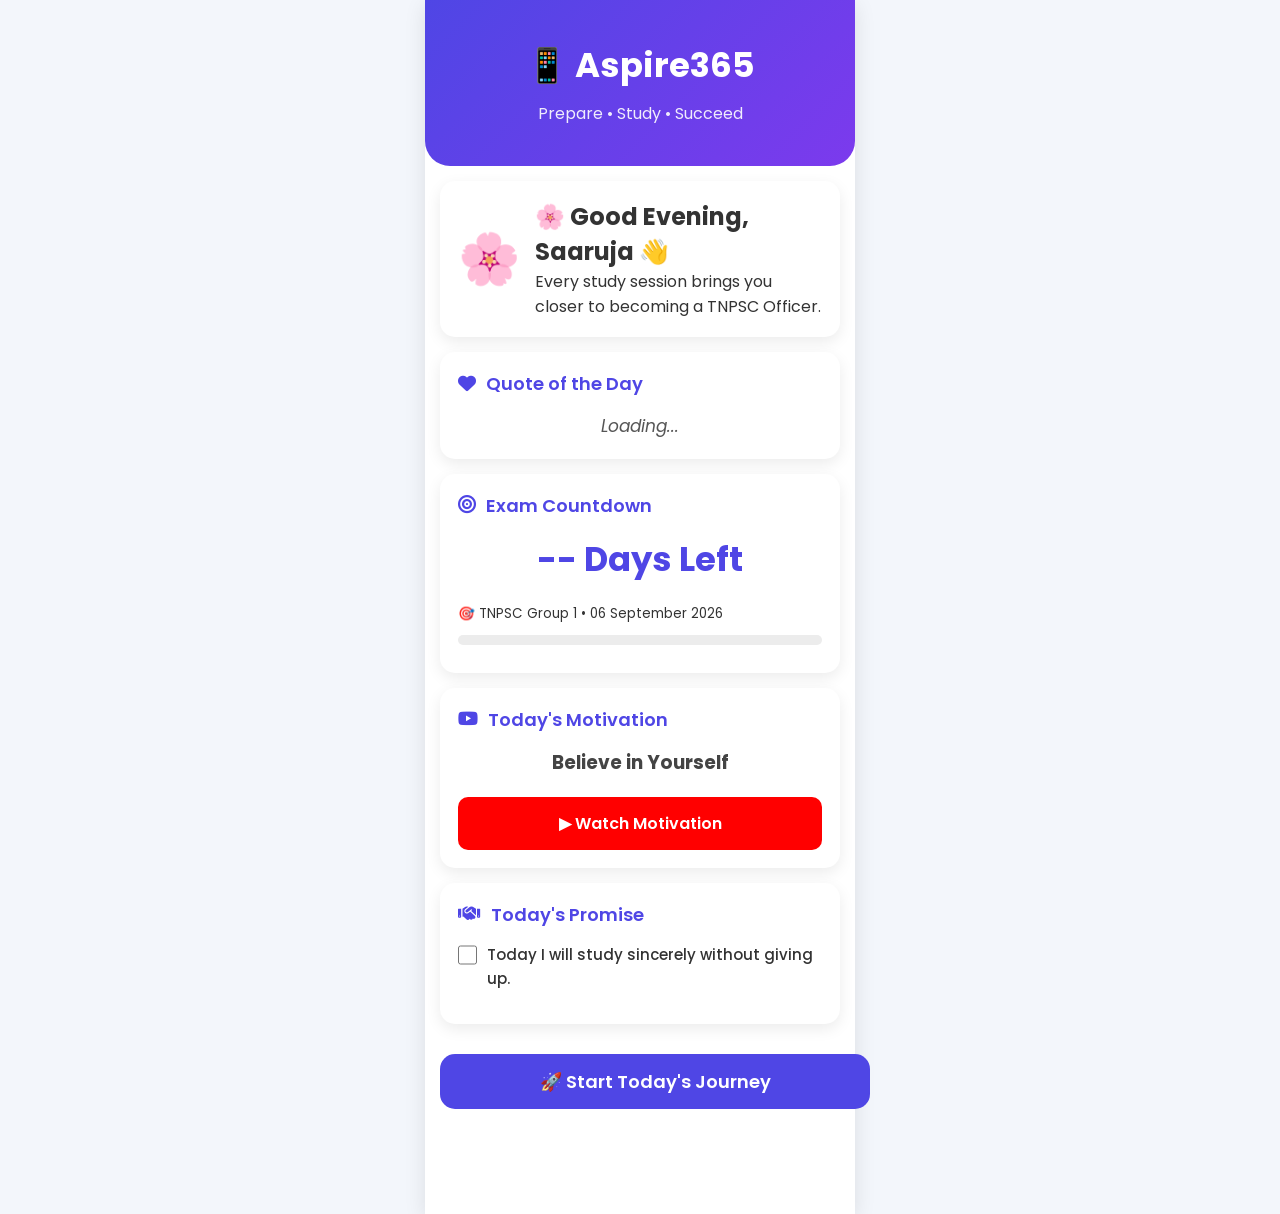
==== index.html @ 85acdc85 "Add files via upload Initial upload" ====
<!DOCTYPE html>
<html lang="en">

<head>

    <meta charset="UTF-8">
    <meta name="viewport" content="width=device-width, initial-scale=1.0">

    <title>PS365 - Prepare • Study • Succeed</title>

    <!-- Google Font -->
    <link href="https://fonts.googleapis.com/css2?family=Poppins:wght@300;400;500;600;700&display=swap" rel="stylesheet">

    <!-- Font Awesome -->
    <link rel="stylesheet"
        href="https://cdnjs.cloudflare.com/ajax/libs/font-awesome/6.6.0/css/all.min.css">

    <link rel="stylesheet" href="css/common.css">
    <link rel="stylesheet" href="css/index.css">

</head>

<body>

<div class="mobile-container">

    <!-- Hero -->

    <section class="hero">

        <h1>📱 Aspire365</h1>

        <p class="subtitle">

            Prepare • Study • Succeed

        </p>

    </section>

    <!-- Greeting -->

    <section class="card greeting-card">

        <div class="greeting-icon">

            🌸

        </div>

        <div>

            <h2 id="greeting"></h2>

            <p>

                Every study session brings you closer to becoming a TNPSC Officer.

            </p>

        </div>

    </section>

    <!-- Quote -->

    <section class="card">

        <div class="card-title">

            <i class="fa-solid fa-heart"></i>

            <span>Quote of the Day</span>

        </div>

        <p id="quote">

            Loading...

        </p>

    </section>

    <!-- Countdown -->

    <section class="card">

        <div class="card-title">

            <i class="fa-solid fa-bullseye"></i>

            <span>Exam Countdown</span>

        </div>

        <h2 id="countdown">

            -- Days Left

        </h2>

        <small>

            🎯 TNPSC Group 1 • 06 September 2026

        </small>

        <div class="progress">

            <div class="progress-fill" id="countdownProgress"></div>

        </div>

    </section>

    <!-- Motivation Video -->

    <section class="card">

        <div class="card-title">

            <i class="fa-brands fa-youtube"></i>

            <span>Today's Motivation</span>

        </div>

        <div class="video-card">

            <h3 id="videoTitle">

                Believe in Yourself

            </h3>

            <button id="watchVideo">

                ▶ Watch Motivation

            </button>

        </div>

    </section>

    <!-- Daily Promise -->

    <section class="card">

        <div class="card-title">

            <i class="fa-solid fa-handshake"></i>

            <span>Today's Promise</span>

        </div>

        <label class="promise">

            <input type="checkbox" id="promiseCheck">

            Today I will study sincerely without giving up.

        </label>

        <p id="promiseMessage"></p>

    </section>

    <!-- Journey -->

    <button class="study-btn"

        onclick="window.location.href='dashboard.html'">

        🚀 Start Today's Journey

    </button>

</div>

<script src="js/app.js"></script>
<script src="js/storage.js"></script>
<script src="js/dashboard.js"></script>
</body>

</html>
---- css/common.css ----
/* ===========================
   PS365 Common Styles
=========================== */

*{
    margin:0;
    padding:0;
    box-sizing:border-box;
    font-family:'Poppins',sans-serif;
}

body{
    background:#f3f6fb;
    color:#333;
}

.mobile-container{

    max-width:430px;

    margin:auto;

    min-height:100vh;

    background:white;

    box-shadow:0 5px 20px rgba(0,0,0,.1);

    padding-bottom:90px;

}

.app-header{

    background:linear-gradient(135deg,#4F46E5,#7C3AED);

    color:white;

    padding:20px;

    text-align:center;

}

.logo{

    font-size:28px;

    font-weight:bold;

}

.tagline{

    margin-top:5px;

    opacity:.9;

}

.card{

    background:white;

    margin:15px;

    padding:18px;

    border-radius:15px;

    box-shadow:0 5px 15px rgba(0,0,0,.08);

}

.card-title{

    display:flex;

    align-items:center;

    gap:10px;

    font-size:18px;

    font-weight:600;

    margin-bottom:15px;

    color:#4F46E5;

}

button{

    width:100%;

    padding:14px;

    border:none;

    border-radius:10px;

    cursor:pointer;

    font-size:16px;

    font-weight:600;

}

.study-btn{

    margin:15px;

    background:#4F46E5;

    color:white;

}

.study-btn:hover{

    background:#4338CA;

}

input,
select,
textarea{

    width:100%;

    padding:12px;

    border:1px solid #ddd;

    border-radius:8px;

    margin-top:6px;

    margin-bottom:15px;

    font-size:15px;

}

label{

    font-weight:500;

}

.progress{

    height:10px;

    background:#ececec;

    border-radius:20px;

    overflow:hidden;

    margin:10px 0;

}

.progress-fill{

    height:100%;

    width:0;

    background:#4F46E5;

    transition:.4s;

}

.goal-row,
.exam-row,
.status-row{

    display:flex;

    justify-content:space-between;

    align-items:center;

    margin:12px 0;

}

.bottom-nav{

    position:fixed;

    bottom:0;

    left:50%;

    transform:translateX(-50%);

    width:100%;

    max-width:430px;

    background:white;

    display:flex;

    justify-content:space-around;

    padding:12px 0;

    box-shadow:0 -2px 10px rgba(0,0,0,.12);

}

.bottom-nav a{

    text-decoration:none;

    color:#666;

    display:flex;

    flex-direction:column;

    align-items:center;

    font-size:13px;

}

.bottom-nav i{

    font-size:20px;

    margin-bottom:4px;

}

.bottom-nav .active{

    color:#4F46E5;

    font-weight:bold;

}

table{

    width:100%;

    border-collapse:collapse;

}

th,
td{

    border:1px solid #ddd;

    padding:10px;

    text-align:center;

}

th{

    background:#4F46E5;

    color:white;

}

.back-btn{

    background:white;

    color:#4F46E5;

    width:auto;

    padding:8px 16px;

    margin-bottom:15px;

}
---- css/index.css ----
/* ===========================
   PS365 Landing Page
=========================== */

.hero{

    background:linear-gradient(135deg,#4F46E5,#7C3AED);

    color:white;

    text-align:center;

    padding:40px 20px;

    border-radius:0 0 25px 25px;

}

.hero h1{

    font-size:34px;

    margin-bottom:10px;

}

.subtitle{

    opacity:.9;

    font-size:16px;

}

.greeting-card{

    display:flex;

    align-items:center;

    gap:15px;

}

.greeting-icon{

    font-size:50px;

}

#quote{

    font-size:17px;

    font-style:italic;

    line-height:1.7;

    color:#555;

    text-align:center;

}

#countdown{

    text-align:center;

    font-size:34px;

    color:#4F46E5;

    margin:15px 0;

}

.video-card{

    text-align:center;

}

.video-card h3{

    margin-bottom:20px;

    color:#444;

}

#watchVideo{

    background:#FF0000;

    color:white;

}

#watchVideo:hover{

    background:#d90000;

}

.promise{

    display:flex;

    align-items:flex-start;

    gap:10px;

    font-size:15px;

    line-height:1.6;

}

.promise input{

    width:20px;

    height:20px;

    margin-top:2px;

}

#promiseMessage{

    margin-top:15px;

    text-align:center;

    color:#4F46E5;

    font-weight:600;

}

.study-btn{

    font-size:18px;

    border-radius:15px;

    animation:pulse 2s infinite;

}

@keyframes pulse{

    0%{

        transform:scale(1);

    }

    50%{

        transform:scale(1.03);

    }

    100%{

        transform:scale(1);

    }

}
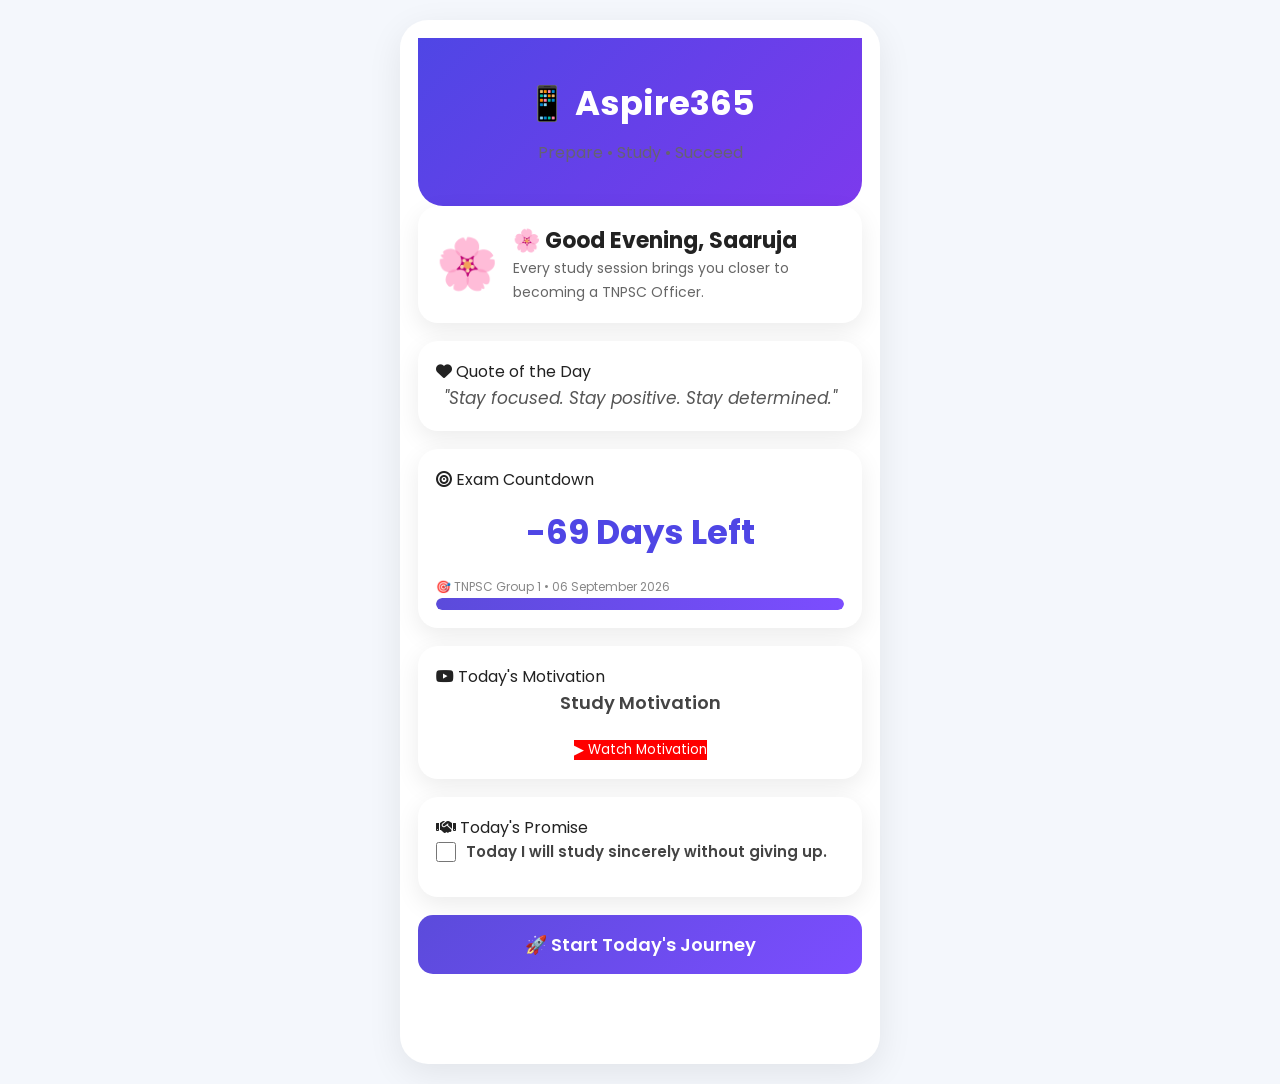
==== commit e9887bc2: "Add files via upload" ====
--- a/index.html
+++ b/index.html
@@ -182,7 +182,7 @@
 
 <script src="js/app.js"></script>
 <script src="js/storage.js"></script>
-<script src="js/dashboard.js"></script>
+<script src="js/index.js"></script>
 </body>
 
 </html>
--- a/css/common.css
+++ b/css/common.css
@@ -1,290 +1,1586 @@
-/* ===========================
-   PS365 Common Styles
-=========================== */
+/*==================================================
+PS365 COMMON CSS V2
+==================================================*/
+
+/*==========================
+RESET
+==========================*/
 
 *{
+
     margin:0;
+
     padding:0;
+
     box-sizing:border-box;
+
+}
+
+html{
+
+    scroll-behavior:smooth;
+
+}
+
+body{
+
     font-family:'Poppins',sans-serif;
-}
-
-body{
-    background:#f3f6fb;
-    color:#333;
-}
+
+    background:#F4F7FC;
+
+    color:#222;
+
+    overflow-x:hidden;
+
+    transition:.3s;
+
+}
+
+/*==========================
+SCROLLBAR
+==========================*/
+
+::-webkit-scrollbar{
+
+    width:8px;
+
+}
+
+::-webkit-scrollbar-track{
+
+    background:#ECECEC;
+
+}
+
+::-webkit-scrollbar-thumb{
+
+    background:#6C63FF;
+
+    border-radius:10px;
+
+}
+
+::-webkit-scrollbar-thumb:hover{
+
+    background:#5548E8;
+
+}
+
+/*==========================
+MOBILE CONTAINER
+==========================*/
 
 .mobile-container{
 
-    max-width:430px;
+    position:relative;
+
+    max-width:480px;
+
+    min-height:100vh;
 
     margin:auto;
 
-    min-height:100vh;
-
-    background:white;
-
-    box-shadow:0 5px 20px rgba(0,0,0,.1);
+    background:#FFF;
+
+    box-shadow:0 10px 35px rgba(0,0,0,.08);
+
+    padding:18px;
 
     padding-bottom:90px;
 
 }
 
+/*==========================
+TYPOGRAPHY
+==========================*/
+
+h1{
+
+    font-size:28px;
+
+    font-weight:700;
+
+}
+
+h2{
+
+    font-size:22px;
+
+    font-weight:700;
+
+}
+
+h3{
+
+    font-size:18px;
+
+    font-weight:600;
+
+}
+
+h4{
+
+    font-size:16px;
+
+    font-weight:600;
+
+}
+
+p{
+
+    font-size:14px;
+
+    line-height:1.7;
+
+    color:#666;
+
+}
+
+small{
+
+    font-size:12px;
+
+    color:#888;
+
+}
+
+a{
+
+    text-decoration:none;
+
+    color:inherit;
+
+}
+
+/*==========================
+HEADER
+==========================*/
+
 .app-header{
 
-    background:linear-gradient(135deg,#4F46E5,#7C3AED);
-
-    color:white;
-
-    padding:20px;
+    background:linear-gradient(135deg,#5B4BDB,#7C4DFF);
+
+    color:#FFF;
+
+    border-radius:24px;
+
+    padding:22px;
+
+    margin-bottom:20px;
+
+    box-shadow:0 12px 28px rgba(91,75,219,.25);
+
+}
+
+.header-top{
+
+    display:flex;
+
+    justify-content:space-between;
+
+    align-items:center;
+
+}
+
+.header-top p{
+
+    color:rgba(255,255,255,.9);
+
+    margin-top:6px;
+
+}
+
+.header-icon{
+
+    width:60px;
+
+    height:60px;
+
+    border-radius:18px;
+
+    background:rgba(255,255,255,.18);
+
+    display:flex;
+
+    justify-content:center;
+
+    align-items:center;
+
+    font-size:28px;
+
+    backdrop-filter:blur(8px);
+
+}
+
+.header-bottom{
+
+    display:flex;
+
+    justify-content:space-between;
+
+    align-items:center;
+
+    margin-top:18px;
+
+    font-size:13px;
+
+    color:rgba(255,255,255,.9);
+
+}
+
+/*==========================
+SECTION TITLE
+==========================*/
+
+.section-title{
+
+    display:flex;
+
+    align-items:center;
+
+    gap:10px;
+
+    color:#5B4BDB;
+
+    font-size:18px;
+
+    font-weight:600;
+
+    margin-bottom:18px;
+
+}
+
+.section-title i{
+
+    font-size:18px;
+
+}
+
+
+/*==================================================
+CARDS
+==================================================*/
+
+.card{
+
+    background:#FFFFFF;
+
+    border-radius:20px;
+
+    padding:18px;
+
+    margin-bottom:18px;
+
+    box-shadow:0 8px 24px rgba(0,0,0,.08);
+
+    transition:.25s;
+
+}
+
+.card:hover{
+
+    transform:translateY(-2px);
+
+    box-shadow:0 12px 28px rgba(0,0,0,.12);
+
+}
+
+/*==================================================
+BUTTONS
+==================================================*/
+
+button{
+
+    border:none;
+
+    outline:none;
+
+    cursor:pointer;
+
+    font-family:inherit;
+
+    transition:.25s;
+
+}
+
+button:hover{
+
+    transform:translateY(-2px);
+
+}
+
+button:active{
+
+    transform:scale(.98);
+
+}
+
+.primary-btn{
+
+    width:100%;
+
+    padding:15px;
+
+    border-radius:14px;
+
+    background:#5B4BDB;
+
+    color:#FFF;
+
+    font-size:16px;
+
+    font-weight:600;
+
+}
+
+.primary-btn:hover{
+
+    background:#4B3DD0;
+
+}
+
+.secondary-btn{
+
+    width:100%;
+
+    padding:15px;
+
+    border-radius:14px;
+
+    background:#EEF2FF;
+
+    color:#5B4BDB;
+
+    font-size:16px;
+
+    font-weight:600;
+
+}
+
+.secondary-btn:hover{
+
+    background:#E0E7FF;
+
+}
+
+.study-btn{
+
+    width:100%;
+
+    padding:16px;
+
+    border-radius:16px;
+
+    background:linear-gradient(135deg,#5B4BDB,#7C4DFF);
+
+    color:#FFF;
+
+    font-size:16px;
+
+    font-weight:600;
+
+}
+
+/*==================================================
+FORMS
+==================================================*/
+
+input,
+
+select,
+
+textarea{
+
+    width:100%;
+
+    padding:14px 16px;
+
+    border:1px solid #E5E7EB;
+
+    border-radius:14px;
+
+    background:#FFF;
+
+    font-size:15px;
+
+    font-family:inherit;
+
+    transition:.25s;
+
+}
+
+input:focus,
+
+select:focus,
+
+textarea:focus{
+
+    border-color:#5B4BDB;
+
+    box-shadow:0 0 0 3px rgba(91,75,219,.15);
+
+    outline:none;
+
+}
+
+textarea{
+
+    resize:none;
+
+    min-height:120px;
+
+}
+
+label{
+
+    display:block;
+
+    font-size:14px;
+
+    font-weight:600;
+
+    margin-bottom:8px;
+
+    color:#444;
+
+}
+
+/*==================================================
+PROGRESS BAR
+==================================================*/
+
+.progress{
+
+    width:100%;
+
+    height:12px;
+
+    background:#ECECEC;
+
+    border-radius:30px;
+
+    overflow:hidden;
+
+}
+
+.progress-fill{
+
+    width:0;
+
+    height:100%;
+
+    border-radius:30px;
+
+    background:linear-gradient(90deg,#5B4BDB,#7C4DFF);
+
+    transition:.4s;
+
+}
+
+.progress-row{
+
+    display:flex;
+
+    justify-content:space-between;
+
+    align-items:center;
+
+    margin-bottom:10px;
+
+}
+
+/*==================================================
+STATUS CARDS
+==================================================*/
+
+.status-card{
+
+    flex:1;
 
     text-align:center;
 
-}
-
-.logo{
-
-    font-size:28px;
-
-    font-weight:bold;
-
-}
-
-.tagline{
-
-    margin-top:5px;
-
-    opacity:.9;
-
-}
-
-.card{
-
-    background:white;
-
-    margin:15px;
+    background:#F8F9FF;
+
+    padding:16px;
+
+    border-radius:16px;
+
+}
+
+.status-card i{
+
+    color:#5B4BDB;
+
+    font-size:24px;
+
+    margin-bottom:8px;
+
+}
+
+.status-card h4{
+
+    font-size:15px;
+
+    margin-bottom:5px;
+
+}
+
+.status-card p{
+
+    font-weight:600;
+
+    color:#5B4BDB;
+
+}
+
+.progress-status{
+
+    display:flex;
+
+    gap:12px;
+
+    margin-top:18px;
+
+}
+
+/*==================================================
+CHIPS
+==================================================*/
+
+.chip{
+
+    display:inline-flex;
+
+    align-items:center;
+
+    gap:6px;
+
+    padding:10px 16px;
+
+    border-radius:30px;
+
+    background:#EEF2FF;
+
+    color:#5B4BDB;
+
+    font-size:13px;
+
+    font-weight:600;
+
+    cursor:pointer;
+
+    transition:.25s;
+
+}
+
+.chip:hover{
+
+    background:#5B4BDB;
+
+    color:#FFF;
+
+}
+
+.quick-topics{
+
+    display:flex;
+
+    gap:10px;
+
+    overflow-x:auto;
+
+    padding-bottom:8px;
+
+    margin-bottom:18px;
+
+}
+
+.quick-topics::-webkit-scrollbar{
+
+    display:none;
+
+}
+
+/*==================================================
+BOTTOM NAVIGATION
+==================================================*/
+
+.bottom-nav{
+
+    position:fixed;
+
+    bottom:0;
+
+    left:50%;
+
+    transform:translateX(-50%);
+
+    width:100%;
+
+    max-width:480px;
+
+    height:72px;
+
+    background:#FFFFFF;
+
+    display:flex;
+
+    justify-content:space-around;
+
+    align-items:center;
+
+    border-top:1px solid #E5E7EB;
+
+    box-shadow:0 -8px 25px rgba(0,0,0,.08);
+
+    z-index:9999;
+
+}
+
+.bottom-nav a{
+
+    flex:1;
+
+    height:100%;
+
+    display:flex;
+
+    flex-direction:column;
+
+    justify-content:center;
+
+    align-items:center;
+
+    color:#7A7A7A;
+
+    text-decoration:none;
+
+    transition:.3s;
+
+}
+
+.bottom-nav a:hover{
+
+    color:#5B4BDB;
+
+}
+
+.bottom-nav a.active{
+
+    color:#5B4BDB;
+
+    font-weight:600;
+
+}
+
+.bottom-nav i{
+
+    font-size:22px;
+
+    margin-bottom:5px;
+
+}
+
+.bottom-nav span{
+
+    font-size:11px;
+
+}
+
+/*==================================================
+BADGES
+==================================================*/
+
+.badge{
+
+    display:inline-flex;
+
+    align-items:center;
+
+    justify-content:center;
+
+    padding:5px 12px;
+
+    border-radius:20px;
+
+    font-size:12px;
+
+    font-weight:600;
+
+}
+
+.badge-success{
+
+    background:#E8F5E9;
+
+    color:#2E7D32;
+
+}
+
+.badge-warning{
+
+    background:#FFF8E1;
+
+    color:#F57C00;
+
+}
+
+.badge-danger{
+
+    background:#FDECEC;
+
+    color:#D32F2F;
+
+}
+
+.badge-primary{
+
+    background:#EEF2FF;
+
+    color:#5B4BDB;
+
+}
+
+/*==================================================
+EMPTY STATE
+==================================================*/
+
+.empty-state,
+
+.empty-session{
+
+    display:flex;
+
+    flex-direction:column;
+
+    justify-content:center;
+
+    align-items:center;
+
+    text-align:center;
+
+    padding:30px 20px;
+
+    color:#888;
+
+}
+
+.empty-state i,
+
+.empty-session i{
+
+    font-size:40px;
+
+    color:#C5C5C5;
+
+    margin-bottom:12px;
+
+}
+
+.empty-state p,
+
+.empty-session p{
+
+    color:#888;
+
+}
+
+/*==================================================
+TABLE
+==================================================*/
+
+table{
+
+    width:100%;
+
+    border-collapse:collapse;
+
+    margin-top:10px;
+
+}
+
+th{
+
+    background:#5B4BDB;
+
+    color:#FFF;
+
+    padding:12px;
+
+    font-size:14px;
+
+}
+
+td{
+
+    padding:12px;
+
+    border-bottom:1px solid #EEE;
+
+    text-align:center;
+
+}
+
+/*==================================================
+LIST ITEMS
+==================================================*/
+
+.list-item,
+
+.topic-item,
+
+.session-item,
+
+.summary-row{
+
+    display:flex;
+
+    justify-content:space-between;
+
+    align-items:center;
+
+    padding:14px;
+
+    border-radius:14px;
+
+    background:#FAFAFA;
+
+    margin-bottom:10px;
+
+    border:1px solid #F0F0F0;
+
+}
+
+.summary-row{
+
+    background:transparent;
+
+    border:none;
+
+    padding:10px 0;
+
+}
+
+.topic-item:hover,
+
+.session-item:hover{
+
+    background:#F5F3FF;
+
+}
+
+/*==================================================
+DIVIDERS
+==================================================*/
+
+.divider{
+
+    height:1px;
+
+    background:#ECECEC;
+
+    margin:18px 0;
+
+}
+
+/*==================================================
+UTILITY CLASSES
+==================================================*/
+
+.text-center{
+
+    text-align:center;
+
+}
+
+.text-right{
+
+    text-align:right;
+
+}
+
+.mt-10{
+
+    margin-top:10px;
+
+}
+
+.mt-20{
+
+    margin-top:20px;
+
+}
+
+.mb-10{
+
+    margin-bottom:10px;
+
+}
+
+.mb-20{
+
+    margin-bottom:20px;
+
+}
+
+.d-flex{
+
+    display:flex;
+
+}
+
+.justify-between{
+
+    justify-content:space-between;
+
+}
+
+.align-center{
+
+    align-items:center;
+
+}
+
+.w-100{
+
+    width:100%;
+
+}
+
+.hidden{
+
+    display:none !important;
+
+}
+
+/*==================================================
+DARK MODE
+==================================================*/
+
+body.dark{
+
+    background:#121212;
+
+    color:#FFFFFF;
+
+}
+
+body.dark .mobile-container{
+
+    background:#1B1B1B;
+
+}
+
+body.dark .app-header{
+
+    background:linear-gradient(135deg,#312E81,#1E293B);
+
+}
+
+body.dark .card{
+
+    background:#242424;
+
+    box-shadow:none;
+
+}
+
+body.dark p,
+
+body.dark small,
+
+body.dark label{
+
+    color:#D1D5DB;
+
+}
+
+body.dark .section-title{
+
+    color:#A78BFA;
+
+}
+
+body.dark input,
+
+body.dark textarea,
+
+body.dark select{
+
+    background:#2D2D2D;
+
+    color:#FFFFFF;
+
+    border:1px solid #444;
+
+}
+
+body.dark input::placeholder,
+
+body.dark textarea::placeholder{
+
+    color:#AAA;
+
+}
+
+body.dark .progress{
+
+    background:#3A3A3A;
+
+}
+
+body.dark .topic-item,
+
+body.dark .session-item,
+
+body.dark .list-item{
+
+    background:#2D2D2D;
+
+    border-color:#444;
+
+}
+
+body.dark .status-card{
+
+    background:#2F2F2F;
+
+}
+
+body.dark .chip{
+
+    background:#3730A3;
+
+    color:#FFF;
+
+}
+
+body.dark .chip:hover{
+
+    background:#5B4BDB;
+
+}
+
+body.dark .bottom-nav{
+
+    background:#1E1E1E;
+
+    border-top:1px solid #333;
+
+}
+
+body.dark .bottom-nav a{
+
+    color:#BBB;
+
+}
+
+body.dark .bottom-nav a.active{
+
+    color:#A78BFA;
+
+}
+
+body.dark table td{
+
+    border-color:#333;
+
+}
+
+body.dark th{
+
+    background:#4338CA;
+
+}
+
+/*==================================================
+ANIMATIONS
+==================================================*/
+
+@keyframes fadeIn{
+
+    from{
+
+        opacity:0;
+
+    }
+
+    to{
+
+        opacity:1;
+
+    }
+
+}
+
+@keyframes slideUp{
+
+    from{
+
+        opacity:0;
+
+        transform:translateY(20px);
+
+    }
+
+    to{
+
+        opacity:1;
+
+        transform:translateY(0);
+
+    }
+
+}
+
+@keyframes pulse{
+
+    0%{
+
+        transform:scale(1);
+
+    }
+
+    50%{
+
+        transform:scale(1.03);
+
+    }
+
+    100%{
+
+        transform:scale(1);
+
+    }
+
+}
+
+.fade-in{
+
+    animation:fadeIn .5s ease;
+
+}
+
+.slide-up{
+
+    animation:slideUp .45s ease;
+
+}
+
+.pulse{
+
+    animation:pulse 1.2s infinite;
+
+}
+
+/*==================================================
+GLASS CARD
+==================================================*/
+
+.glass{
+
+    background:rgba(255,255,255,.12);
+
+    backdrop-filter:blur(12px);
+
+    -webkit-backdrop-filter:blur(12px);
+
+    border:1px solid rgba(255,255,255,.2);
+
+}
+
+body.dark .glass{
+
+    background:rgba(40,40,40,.45);
+
+}
+
+/*==================================================
+RESPONSIVE
+==================================================*/
+
+@media(max-width:480px){
+
+    .mobile-container{
+
+        max-width:100%;
+
+        border-radius:0;
+
+        box-shadow:none;
+
+    }
+
+    .card{
+
+        padding:16px;
+
+    }
+
+    .app-header{
+
+        border-radius:0 0 24px 24px;
+
+    }
+
+    .header-top h1{
+
+        font-size:24px;
+
+    }
+
+    .section-title{
+
+        font-size:17px;
+
+    }
+
+    .bottom-nav{
+
+        max-width:100%;
+
+    }
+
+}
+
+@media(min-width:768px){
+
+    .mobile-container{
+
+        border-radius:28px;
+
+        margin:20px auto;
+
+    }
+
+}
+
+/*==================================================
+TOAST MESSAGE
+==================================================*/
+
+.toast{
+
+    position:fixed;
+
+    top:25px;
+
+    left:50%;
+
+    transform:translateX(-50%);
+
+    min-width:260px;
+
+    max-width:90%;
+
+    background:#323232;
+
+    color:#FFF;
+
+    padding:14px 22px;
+
+    border-radius:14px;
+
+    box-shadow:0 12px 30px rgba(0,0,0,.25);
+
+    z-index:99999;
+
+    animation:slideDown .35s ease;
+
+}
+
+.toast.success{
+
+    background:#2E7D32;
+
+}
+
+.toast.error{
+
+    background:#C62828;
+
+}
+
+.toast.warning{
+
+    background:#EF6C00;
+
+}
+
+/*==================================================
+LOADER
+==================================================*/
+
+.loader{
+
+    width:45px;
+
+    height:45px;
+
+    margin:auto;
+
+    border:5px solid #E5E7EB;
+
+    border-top:5px solid #5B4BDB;
+
+    border-radius:50%;
+
+    animation:spin .8s linear infinite;
+
+}
+
+@keyframes spin{
+
+    100%{
+
+        transform:rotate(360deg);
+
+    }
+
+}
+
+@keyframes slideDown{
+
+    from{
+
+        opacity:0;
+
+        transform:translate(-50%,-25px);
+
+    }
+
+    to{
+
+        opacity:1;
+
+        transform:translate(-50%,0);
+
+    }
+
+}
+
+/*==================================================
+ACHIEVEMENT CARD
+==================================================*/
+
+.achievement-grid{
+
+    display:grid;
+
+    grid-template-columns:repeat(2,1fr);
+
+    gap:14px;
+
+}
+
+.achievement-card{
+
+    text-align:center;
 
     padding:18px;
 
-    border-radius:15px;
-
-    box-shadow:0 5px 15px rgba(0,0,0,.08);
-
-}
-
-.card-title{
+    border-radius:18px;
+
+    background:linear-gradient(135deg,#EEF2FF,#FFFFFF);
+
+    border:1px solid #E5E7EB;
+
+    transition:.3s;
+
+}
+
+.achievement-card:hover{
+
+    transform:translateY(-3px);
+
+    box-shadow:0 10px 24px rgba(91,75,219,.12);
+
+}
+
+.achievement-card h4{
+
+    margin:10px 0 5px;
+
+    color:#5B4BDB;
+
+}
+
+body.dark .achievement-card{
+
+    background:#2C2C2C;
+
+    border-color:#444;
+
+}
+
+/*==================================================
+DASHBOARD STATS
+==================================================*/
+
+.stats-grid{
+
+    display:grid;
+
+    grid-template-columns:repeat(2,1fr);
+
+    gap:14px;
+
+}
+
+.stat-card{
+
+    background:#F8F9FF;
+
+    border-radius:18px;
+
+    padding:18px;
+
+    text-align:center;
+
+}
+
+.stat-card h2{
+
+    color:#5B4BDB;
+
+    font-size:26px;
+
+    margin-bottom:8px;
+
+}
+
+body.dark .stat-card{
+
+    background:#2E2E2E;
+
+}
+
+/*==================================================
+SUMMARY LIST
+==================================================*/
+
+.summary-list{
 
     display:flex;
 
-    align-items:center;
+    flex-direction:column;
 
     gap:10px;
 
-    font-size:18px;
-
-    font-weight:600;
-
-    margin-bottom:15px;
-
-    color:#4F46E5;
-
-}
-
-button{
-
-    width:100%;
-
-    padding:14px;
-
-    border:none;
-
-    border-radius:10px;
-
-    cursor:pointer;
-
-    font-size:16px;
-
-    font-weight:600;
-
-}
-
-.study-btn{
-
-    margin:15px;
-
-    background:#4F46E5;
-
-    color:white;
-
-}
-
-.study-btn:hover{
-
-    background:#4338CA;
-
-}
+}
+
+/*==================================================
+SESSION HISTORY
+==================================================*/
+
+.session-history{
+
+    display:flex;
+
+    flex-direction:column;
+
+    gap:12px;
+
+}
+
+/*==================================================
+TOPIC LIST
+==================================================*/
+
+.topic-list{
+
+    display:flex;
+
+    flex-direction:column;
+
+    gap:12px;
+
+}
+
+/*==================================================
+FOOTER SPACE
+==================================================*/
+
+.footer-space{
+
+    height:80px;
+
+}
+
+/*==================================================
+SUCCESS
+==================================================*/
+
+.success{
+
+    color:#2E7D32;
+
+}
+
+.warning{
+
+    color:#EF6C00;
+
+}
+
+.error{
+
+    color:#D32F2F;
+
+}
+
+.primary{
+
+    color:#5B4BDB;
+
+}
+
+/*==================================================
+FINAL POLISH
+==================================================*/
+
+img{
+
+    max-width:100%;
+
+    display:block;
+
+}
+
+button,
 
 input,
-select,
-textarea{
-
-    width:100%;
-
-    padding:12px;
-
-    border:1px solid #ddd;
-
-    border-radius:8px;
-
-    margin-top:6px;
-
-    margin-bottom:15px;
-
-    font-size:15px;
-
-}
-
-label{
-
-    font-weight:500;
-
-}
-
-.progress{
-
-    height:10px;
-
-    background:#ececec;
-
-    border-radius:20px;
-
-    overflow:hidden;
-
-    margin:10px 0;
-
-}
-
-.progress-fill{
-
-    height:100%;
-
-    width:0;
-
-    background:#4F46E5;
-
-    transition:.4s;
-
-}
-
-.goal-row,
-.exam-row,
-.status-row{
-
-    display:flex;
-
-    justify-content:space-between;
-
-    align-items:center;
-
-    margin:12px 0;
-
-}
-
-.bottom-nav{
-
-    position:fixed;
-
-    bottom:0;
-
-    left:50%;
-
-    transform:translateX(-50%);
-
-    width:100%;
-
-    max-width:430px;
-
-    background:white;
-
-    display:flex;
-
-    justify-content:space-around;
-
-    padding:12px 0;
-
-    box-shadow:0 -2px 10px rgba(0,0,0,.12);
-
-}
-
-.bottom-nav a{
-
-    text-decoration:none;
-
-    color:#666;
-
-    display:flex;
-
-    flex-direction:column;
-
-    align-items:center;
-
-    font-size:13px;
-
-}
-
-.bottom-nav i{
-
-    font-size:20px;
-
-    margin-bottom:4px;
-
-}
-
-.bottom-nav .active{
-
-    color:#4F46E5;
-
-    font-weight:bold;
-
-}
-
-table{
-
-    width:100%;
-
-    border-collapse:collapse;
-
-}
-
-th,
-td{
-
-    border:1px solid #ddd;
-
-    padding:10px;
-
-    text-align:center;
-
-}
-
-th{
-
-    background:#4F46E5;
-
-    color:white;
-
-}
-
-.back-btn{
-
-    background:white;
-
-    color:#4F46E5;
-
-    width:auto;
-
-    padding:8px 16px;
-
-    margin-bottom:15px;
+
+textarea,
+
+select{
+
+    font-family:inherit;
+
+}
+
+button:disabled{
+
+    opacity:.5;
+
+    cursor:not-allowed;
+
+}
+
+.card,
+
+button,
+
+input,
+
+textarea,
+
+.stat-card,
+
+.topic-item,
+
+.session-item{
+
+    transition:.25s ease;
 
 }
